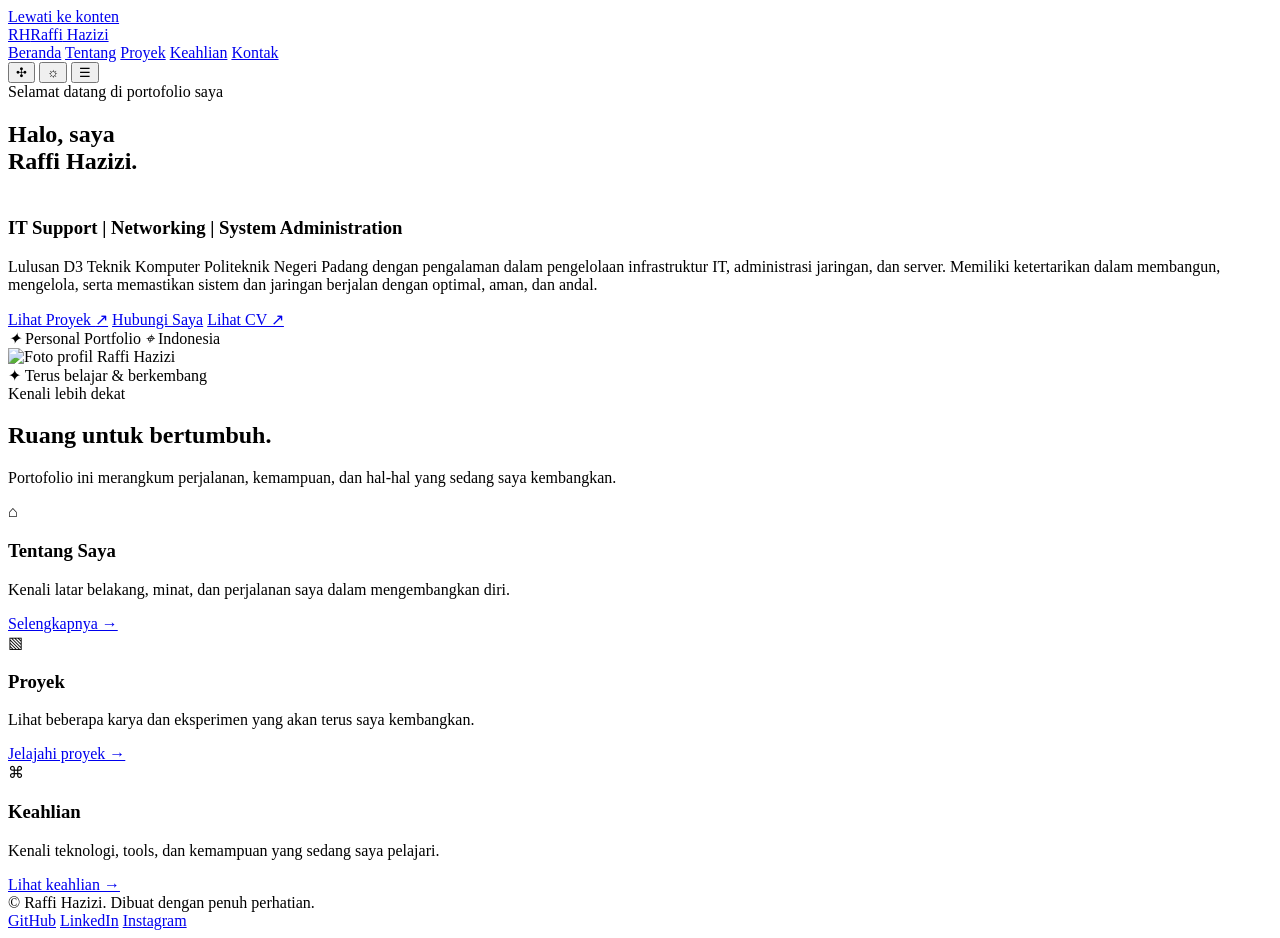
==== index.html @ 5b2bbe63 "Upload website portfolio" ====
<!doctype html>
<html lang="id" data-theme="dark">
<head>
  <meta charset="utf-8">
  <meta name="viewport" content="width=device-width, initial-scale=1">
  <meta name="description" content="Portofolio pribadi Raffi Hazizi. Jelajahi profil, proyek, keahlian, dan informasi kontak.">
  <meta name="theme-color" content="#172b45">
  <title>Beranda | Raffi Hazizi</title>
  <link rel="stylesheet" href="css/style.css">
  <script>try{const t=localStorage.getItem('rh-theme');if(t==='light'||t==='dark')document.documentElement.dataset.theme=t;}catch(e){}</script>
</head>
<body>

<a class="skip-link" href="#main">Lewati ke konten</a>
<header class="site-header">
  <div class="container nav-wrap">
    <a class="brand" href="index.html" aria-label="Raffi Hazizi, beranda">
      <span class="brand-mark">RH</span><span>Raffi<span> Hazizi</span></span>
    </a>
    <nav class="nav-links" data-nav aria-label="Navigasi utama">
      <a href="index.html" aria-current="page">Beranda</a>
      <a href="about.html" >Tentang</a>
      <a href="projects.html" >Proyek</a>
      <a href="skills.html" >Keahlian</a>
      <a href="contact.html" >Kontak</a>
    </nav>
    <div class="nav-actions">
      <button class="icon-button cursor-toggle" type="button" data-cursor-toggle aria-label="Aktifkan custom cursor" aria-pressed="false" title="Custom cursor">✣</button>
      <button class="icon-button" type="button" data-theme-toggle aria-label="Aktifkan mode terang" title="Ganti tema"><span data-theme-icon>☼</span></button>
      <button class="menu-toggle" type="button" data-menu-toggle aria-label="Buka navigasi" aria-expanded="false">☰</button>
    </div>
  </div>
</header>


<main id="main">
  <section class="hero">
    <div class="container hero-grid">
      <div class="reveal">
        <span class="eyebrow">Selamat datang di portofolio saya</span>
        <h1>Halo, saya<br><span class="gradient-text">Raffi Hazizi.</span></h1>
        <h3><br> <span class="gradient-text">IT Support | Networking | System Administration</span></h3>

        <p class="lead">Lulusan D3 Teknik Komputer Politeknik Negeri Padang dengan pengalaman dalam pengelolaan infrastruktur IT, administrasi
        jaringan, dan server. Memiliki ketertarikan dalam membangun, mengelola, serta memastikan sistem dan jaringan berjalan
        dengan optimal, aman, dan andal.</p>
        <div class="hero-actions">
          <a class="btn btn-primary" href="projects.html">Lihat Proyek <span aria-hidden="true">↗</span></a>
          <a class="btn btn-secondary" href="contact.html">Hubungi Saya</a>
          <a href="assets/documents/CV_Raffi Hazizi.pdf" class="btn btn-primary" target="_blank" rel="noopener noreferrer">
            Lihat CV ↗
          </a>
        </div>
        <div class="hero-meta">
          <span><i>✦</i> Personal Portfolio</span>
          <span><i>⌖</i> Indonesia</span>
        </div>
      </div>
      <div class="profile-stage reveal">
        <div class="profile-glow"></div>
        <div class="profile-frame">
          <img src="assets/images/DSC01642.jpg" alt="Foto profil Raffi Hazizi" class="profile-photo">
        </div>
        <div class="floating-note"><span>✦</span> Terus belajar & berkembang</div>
      </div>
    </div>
  </section>
  <section class="section section-muted">
    <div class="container">
      <div class="section-heading reveal">
        <span class="eyebrow">Kenali lebih dekat</span>
        <h2>Ruang untuk <span class="gradient-text">bertumbuh.</span></h2>
        <p>Portofolio ini merangkum perjalanan, kemampuan, dan hal-hal yang sedang saya kembangkan.</p>
      </div>
      <div class="cards-grid">
        <article class="card reveal"><div class="card-icon">⌂</div><h3>Tentang Saya</h3><p>Kenali latar belakang, minat, dan perjalanan saya dalam mengembangkan diri.</p><a class="text-link" href="about.html">Selengkapnya →</a></article>
        <article class="card reveal"><div class="card-icon">▧</div><h3>Proyek</h3><p>Lihat beberapa karya dan eksperimen yang akan terus saya kembangkan.</p><a class="text-link" href="projects.html">Jelajahi proyek →</a></article>
        <article class="card reveal"><div class="card-icon">⌘</div><h3>Keahlian</h3><p>Kenali teknologi, tools, dan kemampuan yang sedang saya pelajari.</p><a class="text-link" href="skills.html">Lihat keahlian →</a></article>
      </div>
    </div>
  </section>
</main>

<footer class="site-footer">
  <div class="container footer-wrap">
    <span>© <span data-year></span> Raffi Hazizi. Dibuat dengan penuh perhatian.</span>
    <div class="footer-social">
      <a href="#" data-placeholder-link aria-label="GitHub">GitHub</a>
      <a href="#" data-placeholder-link aria-label="LinkedIn">LinkedIn</a>
      <a href="#" data-placeholder-link aria-label="Instagram">Instagram</a>
    </div>
  </div>
</footer>
<div class="toast" data-toast role="status" aria-live="polite"></div>
<div class="custom-cursor" aria-hidden="true"></div><div class="custom-cursor-dot" aria-hidden="true"></div>
<script src="js/main.js"></script>
</body>
</html>
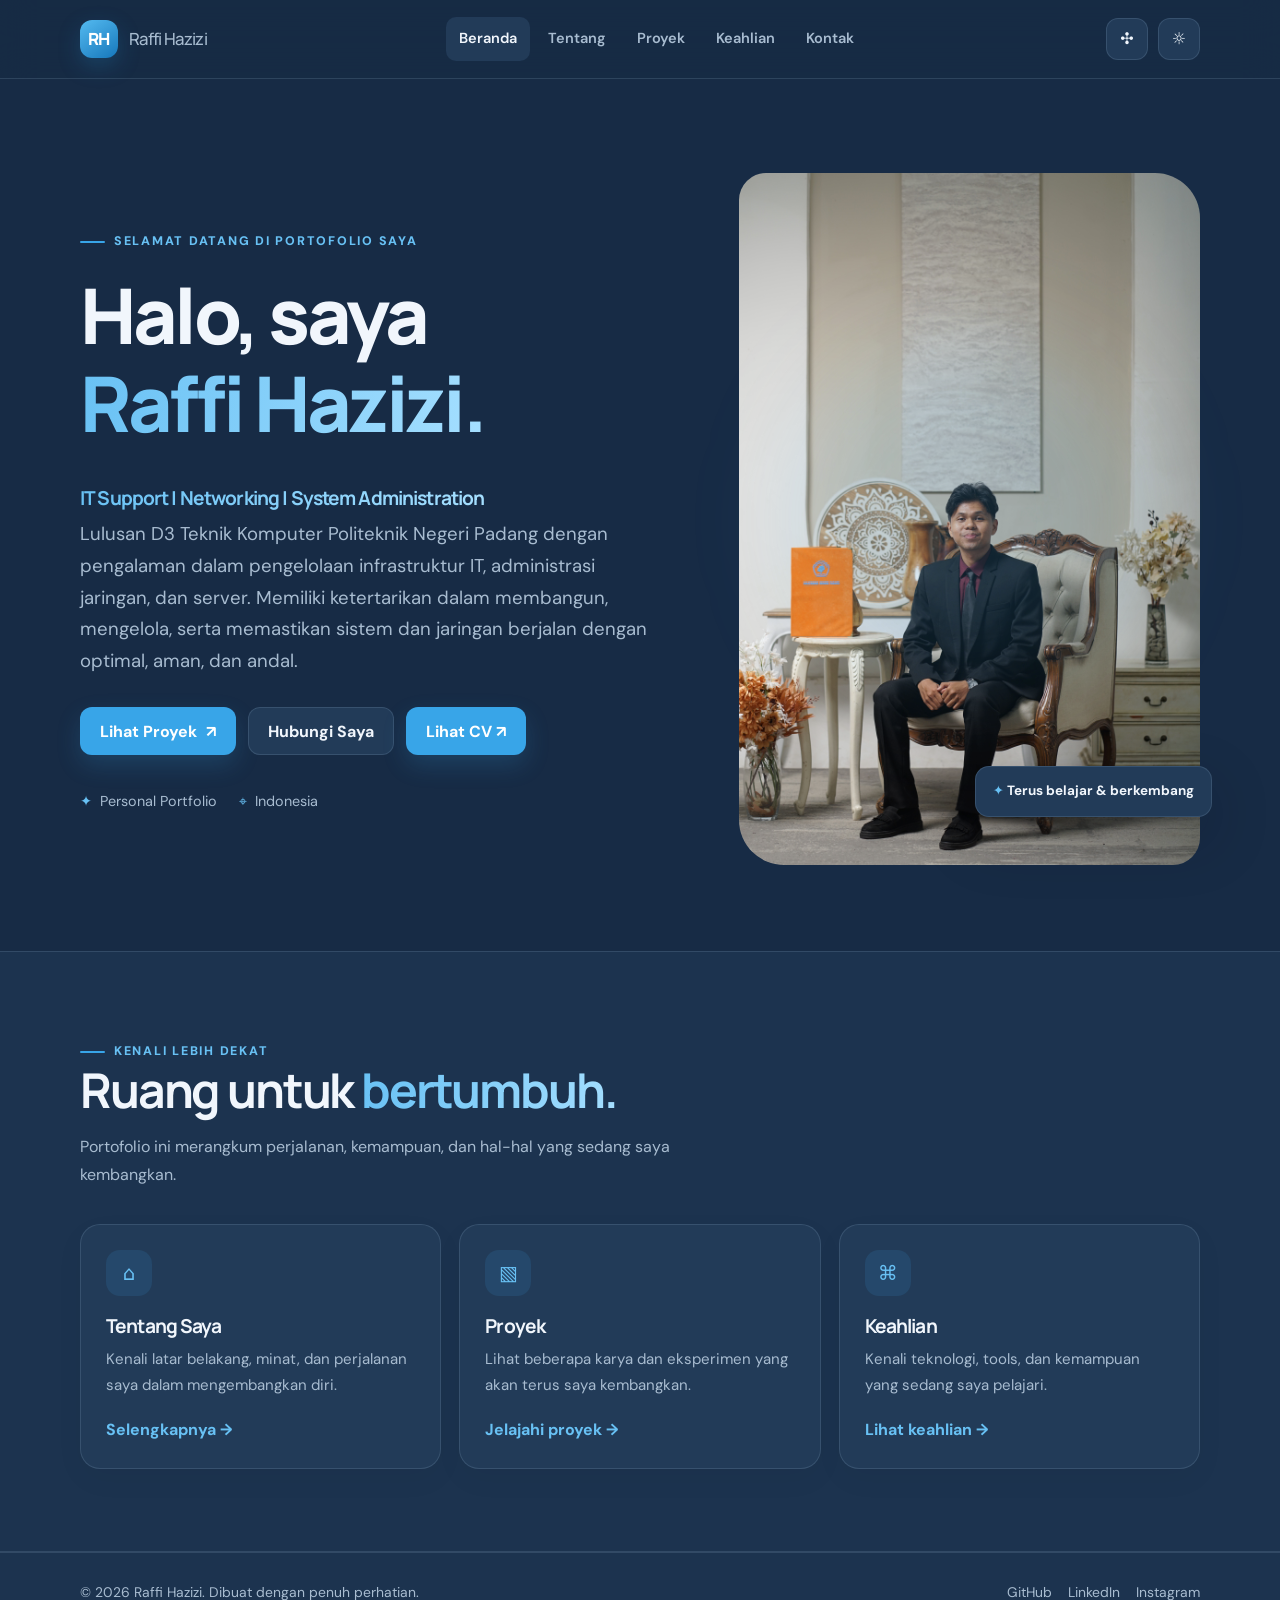
==== commit 29a133ab: "Update index.html" ====
--- a/index.html
+++ b/index.html
@@ -58,9 +58,9 @@
       </div>
       <div class="profile-stage reveal">
         <div class="profile-glow"></div>
-        <div class="profile-frame">
-          <img src="assets/images/DSC01642.jpg" alt="Foto profil Raffi Hazizi" class="profile-photo">
-        </div>
+        <img src="assets/images/DSC01642.JPG"
+     alt="Foto profil Raffi Hazizi"
+     class="profile-photo">
         <div class="floating-note"><span>✦</span> Terus belajar & berkembang</div>
       </div>
     </div>
@@ -95,4 +95,4 @@
 <div class="custom-cursor" aria-hidden="true"></div><div class="custom-cursor-dot" aria-hidden="true"></div>
 <script src="js/main.js"></script>
 </body>
-</html>+</html>
--- a/css/style.css
+++ b/css/style.css
@@ -0,0 +1,368 @@
+@import url('https://fonts.googleapis.com/css2?family=DM+Sans:wght@400;500;600;700&family=Manrope:wght@400;500;600;700;800&display=swap');
+
+:root {
+  color-scheme: dark;
+  --bg: #172b45;
+  --bg-elevated: #1c334f;
+  --surface: #223b58;
+  --surface-2: #294663;
+  --text: #f1f6fc;
+  --muted: #a8bcd0;
+  --muted-2: #829bb4;
+  --accent: #38a5e8;
+  --accent-strong: #68c1f4;
+  --border: rgba(174, 205, 232, .15);
+  --shadow: 0 22px 60px rgba(4, 15, 29, .22);
+  --nav-bg: rgba(23, 43, 69, .84);
+  --radius: 20px;
+  --font-body: "DM Sans", system-ui, sans-serif;
+  --font-heading: "Manrope", "DM Sans", sans-serif;
+}
+:root[data-theme="light"] {
+  color-scheme: light;
+  --bg: #edf4fa;
+  --bg-elevated: #f7fbff;
+  --surface: #ffffff;
+  --surface-2: #e4eff8;
+  --text: #18324d;
+  --muted: #58718a;
+  --muted-2: #7189a0;
+  --accent: #087fc4;
+  --accent-strong: #056ca9;
+  --border: rgba(34, 74, 110, .14);
+  --shadow: 0 22px 60px rgba(29, 67, 100, .10);
+  --nav-bg: rgba(237, 244, 250, .86);
+}
+* { box-sizing: border-box; }
+html { scroll-behavior: smooth; scroll-padding-top: 100px; }
+body {
+  margin: 0; min-width: 320px; background: var(--bg); color: var(--text);
+  font-family: var(--font-body); line-height: 1.7; transition: background .25s, color .25s;
+}
+body, button, a { cursor: auto; }
+a { color: inherit; text-decoration: none; }
+button { font: inherit; }
+img { display: block; max-width: 100%; }
+::selection { background: rgba(56,165,232,.3); }
+.container { width: min(1120px, calc(100% - 48px)); margin-inline: auto; }
+.skip-link { position: absolute; left: 16px; top: -60px; z-index: 1000; background: var(--accent); color: white; padding: 10px 14px; border-radius: 8px; }
+.skip-link:focus { top: 12px; }
+.site-header {
+  position: sticky; top: 0; z-index: 100; background: var(--nav-bg);
+  border-bottom: 1px solid var(--border); backdrop-filter: blur(18px);
+}
+.nav-wrap { min-height: 78px; display: flex; align-items: center; justify-content: space-between; gap: 24px; }
+.brand { display: inline-flex; align-items: center; gap: 11px; font-family: var(--font-heading); font-weight: 800; letter-spacing: -.04em; font-size: 1.05rem; }
+.brand-mark { width: 38px; height: 38px; display: grid; place-items: center; border-radius: 12px; color: white; background: linear-gradient(145deg, #54baf0, #1677bb); box-shadow: 0 8px 22px rgba(31,137,200,.25); }
+.brand span:last-child { color: var(--muted); font-weight: 500; }
+.nav-links { display: flex; align-items: center; gap: 5px; }
+.nav-links a { color: var(--muted); font-size: .91rem; font-weight: 600; padding: 10px 13px; border-radius: 10px; transition: color .2s, background .2s; }
+.nav-links a:hover, .nav-links a[aria-current="page"] { color: var(--text); background: var(--surface); }
+.nav-actions { display: flex; align-items: center; gap: 10px; }
+.icon-button, .menu-toggle {
+  width: 42px; height: 42px; display: inline-grid; place-items: center; border: 1px solid var(--border);
+  border-radius: 12px; background: var(--surface); color: var(--text); transition: transform .2s, border-color .2s;
+}
+.icon-button:hover, .menu-toggle:hover { transform: translateY(-2px); border-color: var(--accent); }
+.menu-toggle { display: none; }
+.btn { display: inline-flex; align-items: center; justify-content: center; gap: 9px; min-height: 48px; padding: 0 19px; border-radius: 12px; font-weight: 700; border: 1px solid transparent; transition: transform .2s, background .2s, border-color .2s, box-shadow .2s; }
+.btn:hover { transform: translateY(-2px); }
+.btn-primary { background: var(--accent); color: #fff; box-shadow: 0 10px 24px rgba(56,165,232,.18); }
+.btn-primary:hover { background: var(--accent-strong); box-shadow: 0 14px 28px rgba(56,165,232,.24); }
+.btn-secondary { color: var(--text); background: var(--surface); border-color: var(--border); }
+.btn-secondary:hover { border-color: var(--accent); }
+.btn-small { min-height: 40px; padding-inline: 14px; font-size: .88rem; }
+.hero { padding: 94px 0 86px; overflow: hidden; }
+.hero-grid { display: grid; grid-template-columns: 1.12fr .88fr; align-items: center; gap: 72px; }
+.eyebrow { display: inline-flex; align-items: center; gap: 9px; color: var(--accent-strong); font-size: .78rem; font-weight: 800; letter-spacing: .14em; text-transform: uppercase; }
+.eyebrow::before { content: ""; width: 25px; height: 2px; border-radius: 5px; background: var(--accent); }
+h1, h2, h3, p { margin-top: 0; }
+h1, h2, h3 { font-family: var(--font-heading); line-height: 1.15; letter-spacing: -.045em; }
+h1 { margin: 18px 0; font-size: clamp(2.8rem, 6vw, 5.15rem); font-weight: 800; }
+h2 { font-size: clamp(2rem, 4vw, 3rem); margin-bottom: 16px; }
+h3 { font-size: 1.2rem; margin-bottom: 10px; }
+.gradient-text { background: linear-gradient(100deg, var(--accent-strong), #a5dfff); -webkit-background-clip: text; background-clip: text; color: transparent; }
+.lead { color: var(--muted); font-size: clamp(1.02rem, 1.6vw, 1.16rem); max-width: 620px; }
+.hero-actions { display: flex; flex-wrap: wrap; gap: 12px; margin-top: 30px; }
+.hero-meta { display: flex; flex-wrap: wrap; gap: 22px; margin-top: 34px; color: var(--muted); font-size: .9rem; }
+.hero-meta span { display: inline-flex; align-items: center; gap: 8px; }
+.hero-meta i, .inline-icon { color: var(--accent-strong); font-style: normal; }
+.profile-stage {
+  position: relative;
+  display: grid;
+  place-items: center;
+  min-height: 500px;
+}
+
+/* Efek cahaya di belakang foto */
+.profile-glow {
+  position: absolute;
+  width: 350px;
+  height: 350px;
+  border-radius: 50%;
+  background: rgba(56, 165, 232, .16);
+  filter: blur(50px);
+}
+
+/* Bingkai foto */
+.profile-frame {
+  position: relative;
+  width: min(340px, 80vw);
+  aspect-ratio: 3 / 4;
+  padding: 8px;
+  border: 1px solid rgba(117, 194, 239, .34);
+  border-radius: 35px 55px 35px 55px;
+
+  background: linear-gradient(145deg,
+      rgba(69, 163, 218, .24),
+      rgba(41, 67, 95, .52));
+
+  box-shadow: var(--shadow);
+  transform: rotate(1deg);
+}
+
+/* Foto asli */
+.profile-photo {
+  width: 100%;
+  height: 100%;
+  display: block;
+
+  object-fit: contain;
+  object-position: center;
+
+  border-radius: 27px 45px 27px 45px;
+}
+
+/* Placeholder jika tidak ada foto */
+.profile-placeholder {
+  height: 100%;
+  width: 100%;
+  display: grid;
+  place-items: center;
+  overflow: hidden;
+  border-radius: 25px;
+  background: linear-gradient(155deg, #365a79, #203750 65%, #172b45);
+  color: #eaf6ff;
+}
+
+.profile-placeholder .initials {
+  font-family: var(--font-heading);
+  font-size: 5rem;
+  font-weight: 800;
+  letter-spacing: -.08em;
+}
+
+.profile-placeholder small {
+  display: block;
+  margin-top: -70px;
+  color: #c2dced;
+  font-size: .76rem;
+  letter-spacing: .12em;
+  text-transform: uppercase;
+}
+
+/* Tulisan melayang */
+.floating-note {
+  position: absolute;
+  right: -12px;
+  bottom: 48px;
+  padding: 13px 17px;
+  border: 1px solid var(--border);
+  border-radius: 14px;
+  background: var(--surface);
+  box-shadow: var(--shadow);
+  color: var(--text);
+  font-size: .84rem;
+  font-weight: 700;
+}
+
+/* Tampilan mobile */
+@media (max-width: 768px) {
+  .profile-stage {
+    min-height: 420px;
+  }
+
+  .profile-frame {
+    width: min(290px, 80vw);
+  }
+
+  .floating-note {
+    right: 0;
+    bottom: 25px;
+  }
+}
+.floating-note { position: absolute; right: -12px; bottom: 48px; padding: 13px 17px; border: 1px solid var(--border); border-radius: 14px; background: var(--surface); box-shadow: var(--shadow); color: var(--text); font-size: .84rem; font-weight: 700; }
+.floating-note span { color: var(--accent-strong); }
+.section { padding: 82px 0; }
+.section-muted { background: var(--bg-elevated); border-block: 1px solid var(--border); }
+.section-heading { max-width: 650px; margin-bottom: 36px; }
+.section-heading p { color: var(--muted); margin-bottom: 0; }
+.cards-grid { display: grid; grid-template-columns: repeat(3, 1fr); gap: 18px; }
+.card { padding: 25px; background: var(--surface); border: 1px solid var(--border); border-radius: var(--radius); box-shadow: 0 10px 30px rgba(0,0,0,.04); transition: transform .25s, border-color .25s, box-shadow .25s; }
+.card:hover { transform: translateY(-5px); border-color: rgba(56,165,232,.5); box-shadow: var(--shadow); }
+.card-icon { width: 46px; height: 46px; display: grid; place-items: center; margin-bottom: 19px; border-radius: 14px; background: rgba(56,165,232,.13); color: var(--accent-strong); font-size: 1.25rem; }
+.card p { color: var(--muted); margin-bottom: 0; font-size: .94rem; }
+.text-link { display: inline-flex; align-items: center; gap: 8px; color: var(--accent-strong); font-weight: 700; margin-top: 18px; }
+.text-link:hover { gap: 12px; }
+.stats-row { display: grid; grid-template-columns: repeat(3, 1fr); gap: 15px; margin-top: 26px; }
+.stat { padding: 20px; border-radius: 16px; background: var(--surface); border: 1px solid var(--border); }
+.stat strong { display: block; font: 800 1.65rem var(--font-heading); color: var(--accent-strong); }
+.stat span { color: var(--muted); font-size: .84rem; }
+.page-hero { padding: 76px 0 52px; background: radial-gradient(circle at 85% 15%, rgba(56,165,232,.12), transparent 30%), var(--bg-elevated); border-bottom: 1px solid var(--border); }
+.page-hero h1 { font-size: clamp(2.5rem, 5vw, 4rem); margin: 14px 0; }
+.page-hero p { color: var(--muted); max-width: 650px; margin-bottom: 0; }
+.content-grid { display: grid; grid-template-columns: 1fr 1fr; gap: 24px; align-items: start; }
+.prose p { color: var(--muted); }
+.prose p:last-child { margin-bottom: 0; }
+.info-list { display: grid; gap: 13px; }
+.info-item { display: flex; justify-content: space-between; gap: 16px; padding: 14px 0; border-bottom: 1px solid var(--border); }
+.info-item span:first-child { color: var(--muted); }
+.info-item span:last-child { text-align: right; font-weight: 600; }
+.project-grid { display: grid; grid-template-columns: repeat(2, 1fr); gap: 22px; }
+.project-card { overflow: hidden; padding: 0; }
+.project-visual { min-height: 205px; display: grid; place-items: center; padding: 25px; background: linear-gradient(135deg, #315b7d, #1d3957); color: #d8f0ff; }
+.project-visual span { font: 800 2.3rem var(--font-heading); letter-spacing: -.06em; opacity: .9; }
+.project-body { padding: 24px; }
+.project-body p { color: var(--muted); font-size: .94rem; }
+.tag-list { display: flex; flex-wrap: wrap; gap: 8px; margin-top: 16px; }
+.tag { display: inline-flex; padding: 5px 10px; border-radius: 999px; background: rgba(56,165,232,.12); color: var(--accent-strong); font-size: .77rem; font-weight: 700; }
+.skills-grid { display: grid; grid-template-columns: repeat(2, 1fr); gap: 18px; }
+.skill-list { display: flex; flex-wrap: wrap; gap: 9px; margin-top: 16px; }
+.skill-pill { padding: 9px 13px; border-radius: 10px; background: var(--surface-2); color: var(--text); font-size: .9rem; border: 1px solid var(--border); }
+.contact-grid { display: grid; grid-template-columns: .9fr 1.1fr; gap: 24px; }
+.contact-link { display: flex; align-items: center; gap: 13px; padding: 15px; border: 1px solid var(--border); border-radius: 14px; background: var(--surface); margin-top: 11px; transition: border-color .2s, transform .2s; }
+.contact-link:hover { border-color: var(--accent); transform: translateX(3px); }
+.contact-link .card-icon { margin: 0; flex: 0 0 44px; }
+.contact-link small { display: block; color: var(--muted); }
+.notice { padding: 15px 17px; border: 1px solid rgba(56,165,232,.28); background: rgba(56,165,232,.08); border-radius: 13px; color: var(--muted); font-size: .9rem; }
+.site-footer { padding: 28px 0; border-top: 1px solid var(--border); background: var(--bg-elevated); }
+.footer-wrap { display: flex; justify-content: space-between; align-items: center; gap: 20px; color: var(--muted); font-size: .87rem; }
+.footer-social { display: flex; gap: 16px; }
+.footer-social a:hover { color: var(--accent-strong); }
+.reveal { opacity: 0; transform: translateY(18px); transition: opacity .65s ease, transform .65s ease; }
+.reveal.is-visible { opacity: 1; transform: translateY(0); }
+.toast { position: fixed; z-index: 300; left: 50%; bottom: 24px; transform: translate(-50%, 20px); opacity: 0; pointer-events: none; padding: 12px 17px; border: 1px solid var(--border); border-radius: 12px; background: var(--surface); color: var(--text); box-shadow: var(--shadow); transition: .25s; font-size: .9rem; }
+.toast.show { opacity: 1; transform: translate(-50%, 0); }
+.custom-cursor, .custom-cursor-dot { position: fixed; top: 0; left: 0; z-index: 9999; pointer-events: none; opacity: 0; border-radius: 50%; transform: translate(-50%, -50%); }
+.custom-cursor { width: 32px; height: 32px; border: 1px solid var(--accent-strong); transition: width .2s, height .2s, opacity .2s; }
+.custom-cursor-dot { width: 5px; height: 5px; background: var(--accent-strong); }
+body.cursor-enabled, body.cursor-enabled a, body.cursor-enabled button { cursor: none; }
+body.cursor-enabled .custom-cursor, body.cursor-enabled .custom-cursor-dot { opacity: 1; }
+body.cursor-enabled .custom-cursor.is-hover { width: 48px; height: 48px; background: rgba(56,165,232,.1); }
+@media (pointer: coarse), (max-width: 760px) { .custom-cursor, .custom-cursor-dot { display: none !important; } body.cursor-enabled, body.cursor-enabled a, body.cursor-enabled button { cursor: auto; } }
+@media (max-width: 900px) {
+  .hero-grid { gap: 35px; }
+  .cards-grid { grid-template-columns: repeat(2, 1fr); }
+  .nav-links { gap: 0; }
+  .nav-links a { padding-inline: 9px; font-size: .85rem; }
+}
+@media (max-width: 760px) {
+  .container { width: min(100% - 36px, 560px); }
+  .nav-wrap { min-height: 70px; }
+  .menu-toggle { display: inline-grid; }
+  .nav-actions .cursor-toggle { display: none; }
+  .nav-links { display: none; position: absolute; top: calc(100% + 1px); left: 0; right: 0; padding: 12px 18px 18px; background: var(--nav-bg); border-bottom: 1px solid var(--border); backdrop-filter: blur(18px); flex-direction: column; align-items: stretch; }
+  .nav-links.is-open { display: flex; }
+  .nav-links a { padding: 12px; }
+  .hero { padding: 65px 0 60px; }
+  .hero-grid, .content-grid, .contact-grid { grid-template-columns: 1fr; }
+  .hero-grid { gap: 22px; }
+  .profile-stage { min-height: 350px; }
+  .profile-frame { width: min(270px, 75vw); }
+  .floating-note { right: 0; bottom: 25px; }
+  .section { padding: 64px 0; }
+  .cards-grid { grid-template-columns: 1fr; }
+  .project-grid, .skills-grid { grid-template-columns: 1fr; }
+  .stats-row { gap: 9px; }
+  .stat { padding: 14px; }
+  .stat strong { font-size: 1.35rem; }
+  .footer-wrap { flex-direction: column; text-align: center; }
+}
+@media (prefers-reduced-motion: reduce) {
+  *, *::before, *::after { scroll-behavior: auto !important; animation-duration: .01ms !important; transition-duration: .01ms !important; }
+  .reveal { opacity: 1; transform: none; }
+}
+
+/* ========================================
+   PROJECT CARD - UKURAN LEBIH RINGKAS
+======================================== */
+
+/* Desktop: 3 kolom */
+.project-grid {
+  grid-template-columns: repeat(3, minmax(0, 1fr));
+  gap: 18px;
+  align-items: stretch;
+}
+
+/* Tampilan kartu */
+.project-card {
+  min-width: 0;
+}
+
+/* Area visual kartu */
+.project-visual {
+  min-height: 145px;
+  padding: 20px;
+}
+
+.project-visual span {
+  font-size: 1.8rem;
+}
+
+/* Isi kartu */
+.project-body {
+  padding: 20px;
+}
+
+.project-body h3 {
+  font-size: 1.05rem;
+  line-height: 1.4;
+  margin-bottom: 10px;
+}
+
+.project-body p {
+  font-size: 0.88rem;
+  line-height: 1.65;
+  margin-bottom: 12px;
+}
+
+/* Tag teknologi */
+.tag-list {
+  gap: 6px;
+  margin-top: 12px;
+}
+
+.tag {
+  padding: 4px 9px;
+  font-size: 0.73rem;
+}
+
+/* Link GitHub */
+.project-body .text-link {
+  margin-top: 14px;
+  font-size: 0.9rem;
+}
+
+/* Tablet: 2 kolom */
+@media (max-width: 900px) {
+  .project-grid {
+    grid-template-columns: repeat(2, minmax(0, 1fr));
+    gap: 18px;
+  }
+}
+
+/* Mobile: 1 kolom */
+@media (max-width: 760px) {
+  .project-grid {
+    grid-template-columns: 1fr;
+    gap: 18px;
+  }
+
+  .project-visual {
+    min-height: 130px;
+  }
+
+  .project-body {
+    padding: 20px;
+  }
+}
